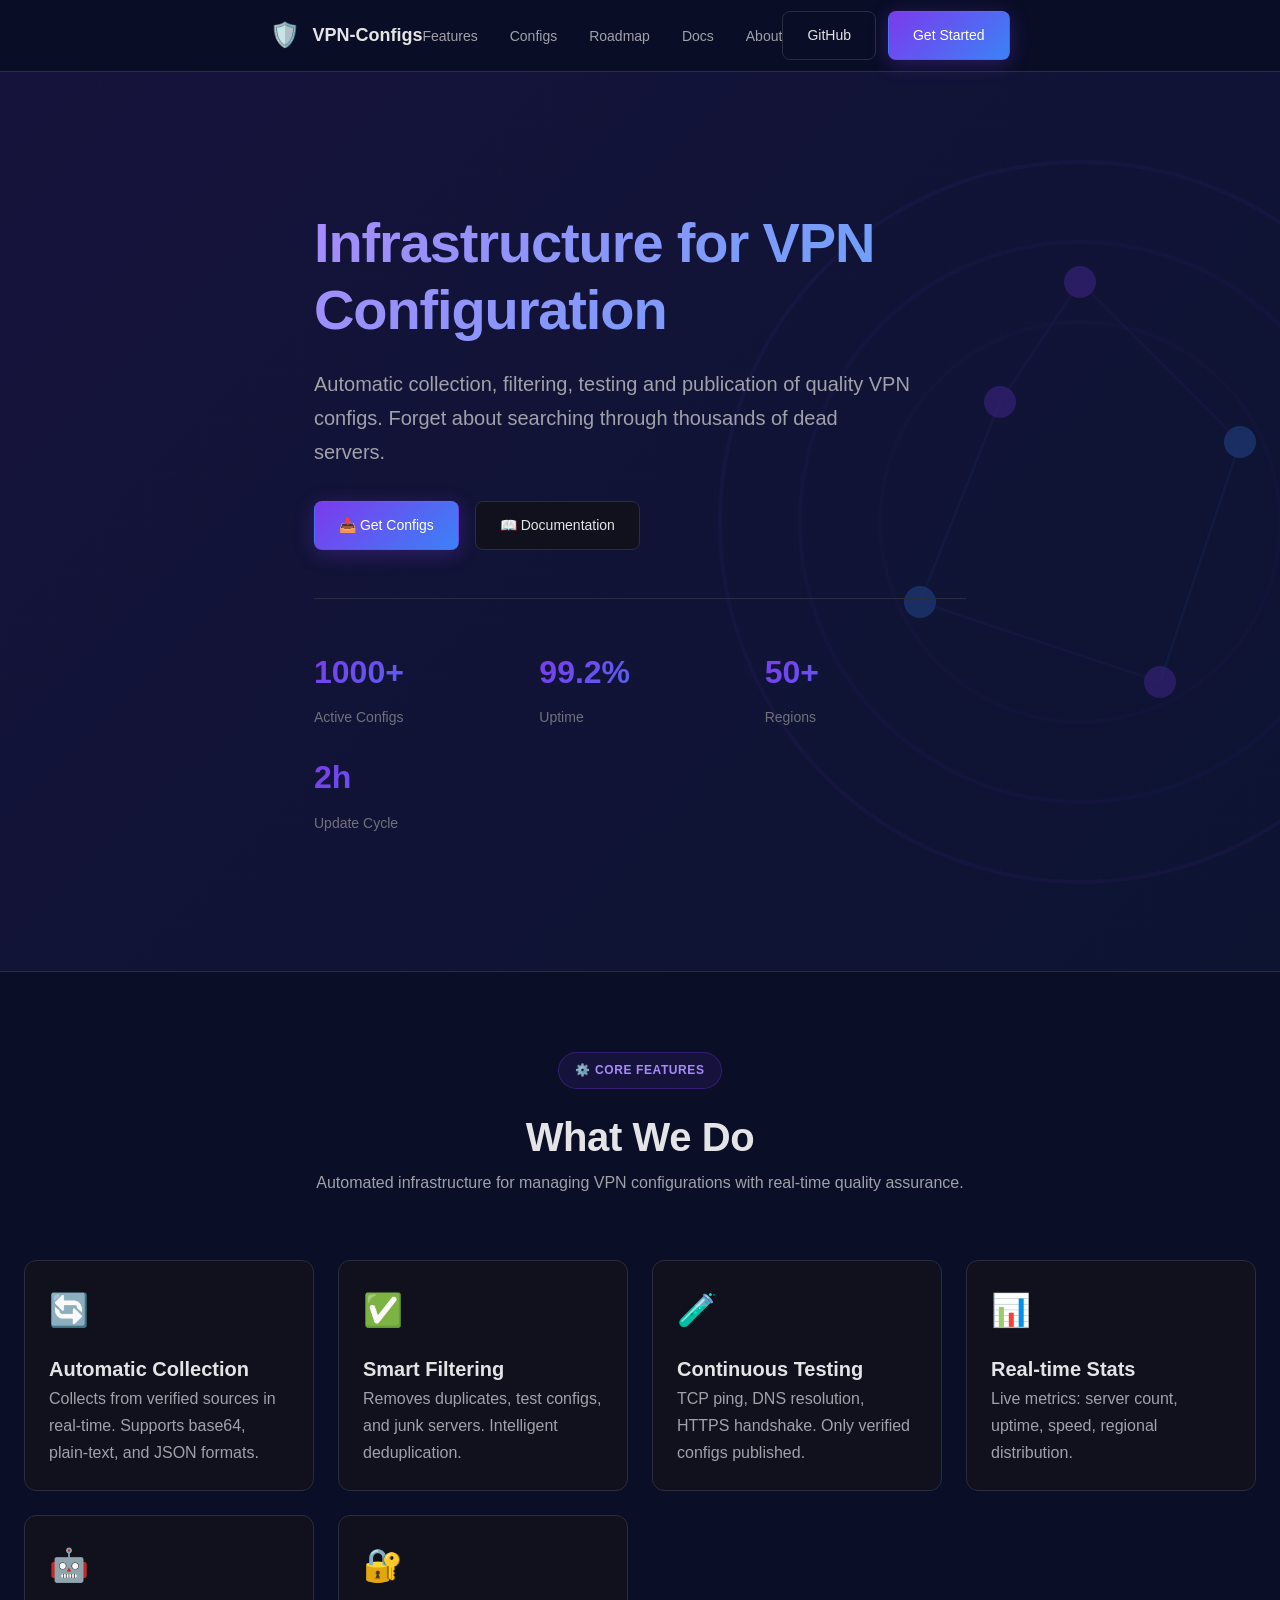
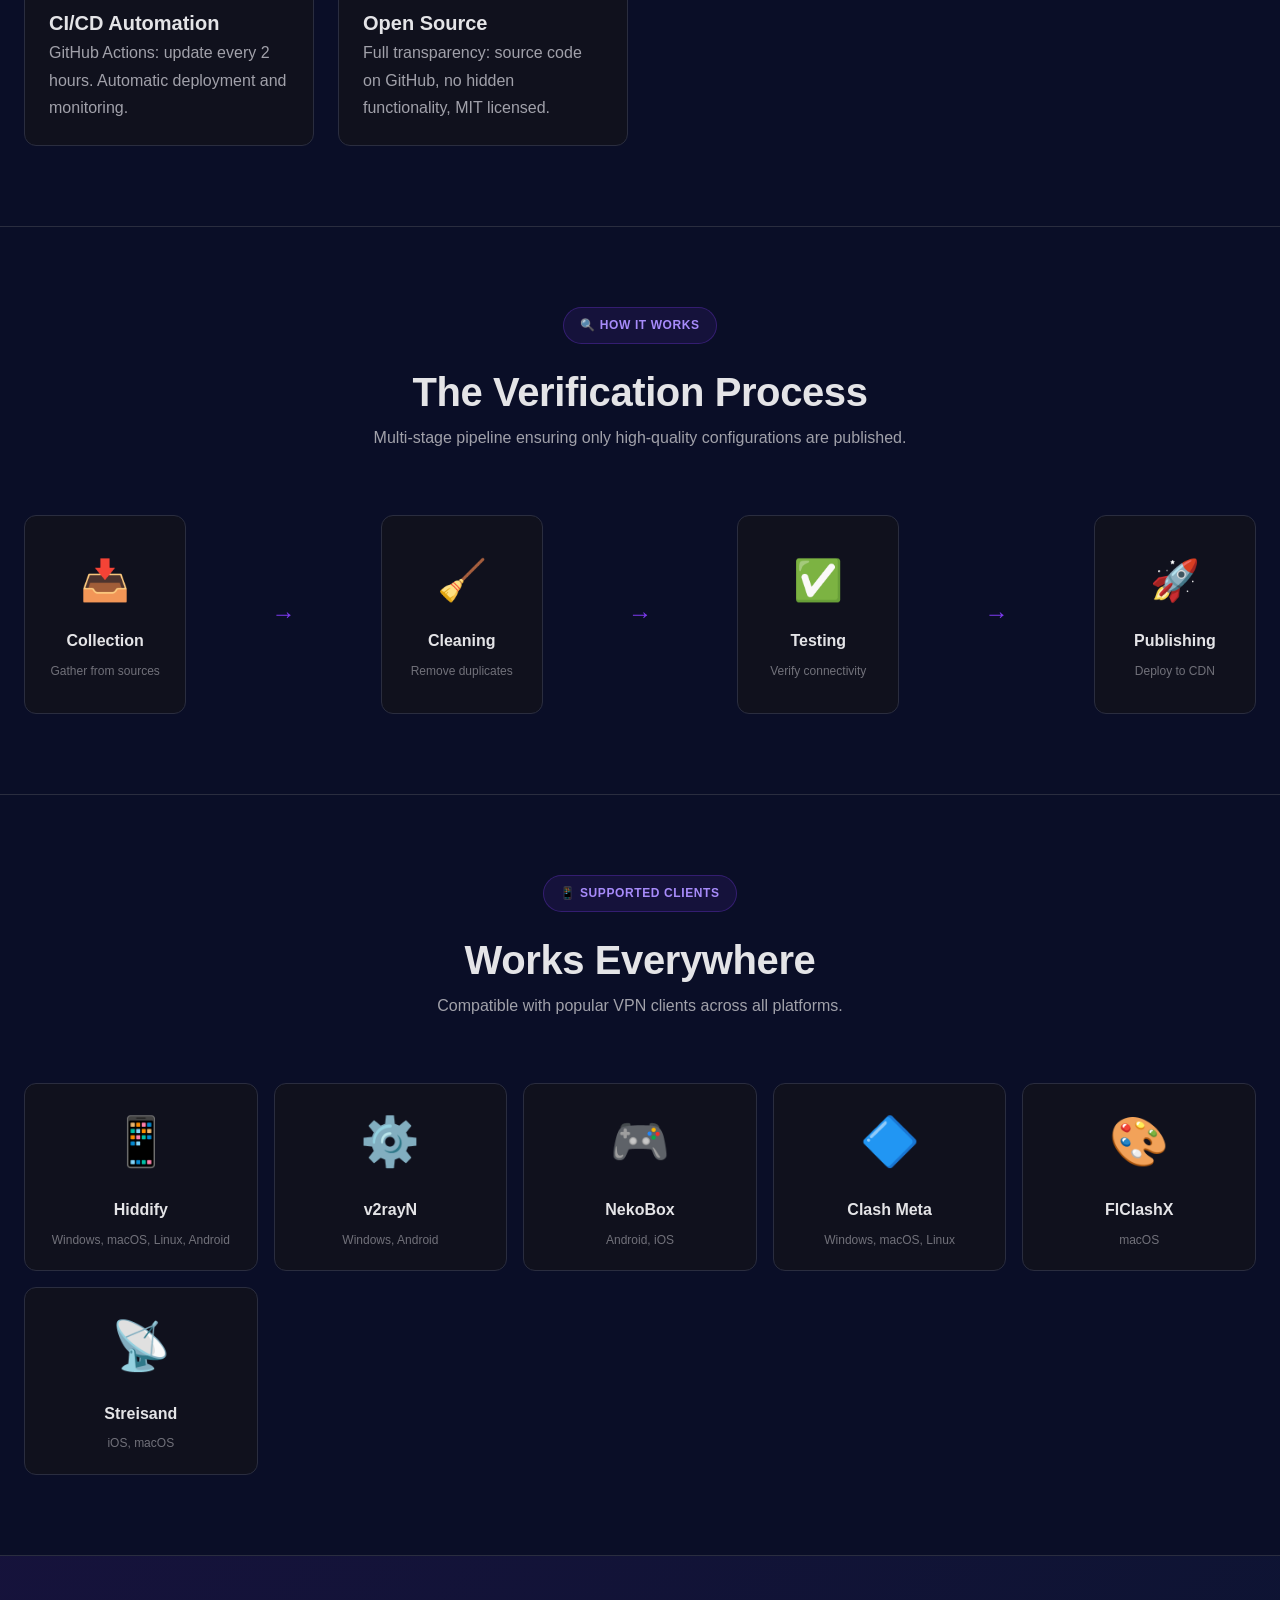
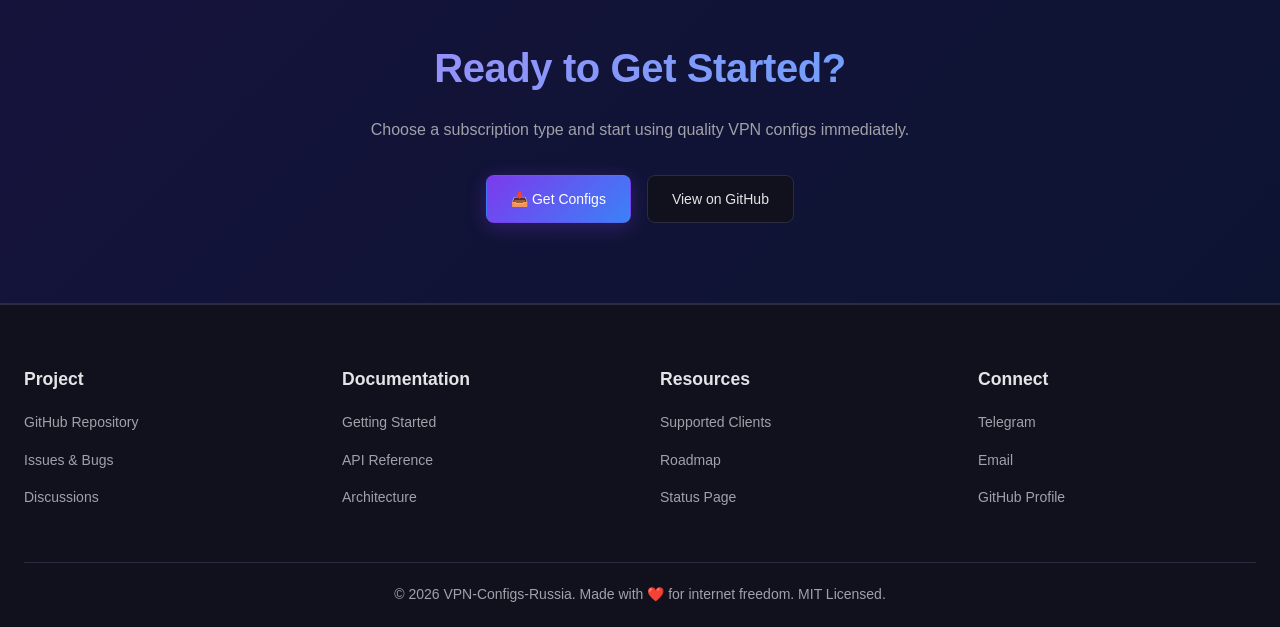
==== www/index.html @ 71dc00e9 "feat: Complete premium multi-page website infrastructure platform design" ====
<!DOCTYPE html>
<html lang="ru" class="scroll-smooth">
<head>
  <meta charset="UTF-8">
  <meta name="viewport" content="width=device-width, initial-scale=1.0">
  <meta name="description" content="VPN-Configs-Russia — инфраструктура мониторинга и анализа VPN-конфигураций">
  <title>VPN-Configs-Russia — Infrastructure Platform</title>
  <link rel="stylesheet" href="/www/css/main.css">
</head>
<body>
  <!-- Navigation -->
  <nav class="navbar">
    <div class="container">
      <div class="navbar-content">
        <a href="/www/index.html" class="navbar-logo">
          <span class="logo-icon">🛡️</span>
          <span>VPN-Configs</span>
        </a>
        
        <ul class="navbar-links">
          <li><a href="#features">Features</a></li>
          <li><a href="/www/pages/configs.html">Configs</a></li>
          <li><a href="/www/pages/roadmap.html">Roadmap</a></li>
          <li><a href="/www/pages/docs.html">Docs</a></li>
          <li><a href="/www/pages/about.html">About</a></li>
        </ul>
        
        <div class="navbar-buttons">
          <a href="https://github.com/Stintik-123/vpn-configs-russia" class="btn btn-ghost">GitHub</a>
          <a href="/www/pages/configs.html" class="btn btn-primary">Get Started</a>
        </div>
      </div>
    </div>
  </nav>

  <!-- Hero Section -->
  <section class="hero">
    <div class="hero-bg"></div>
    <div class="hero-grid"></div>
    
    <svg class="hero-globe" viewBox="0 0 100 100" xmlns="http://www.w3.org/2000/svg">
      <circle cx="50" cy="50" r="45" fill="none" stroke="rgba(124, 58, 237, 0.2)" stroke-width="0.5"/>
      <circle cx="50" cy="50" r="35" fill="none" stroke="rgba(124, 58, 237, 0.15)" stroke-width="0.5"/>
      <circle cx="50" cy="50" r="25" fill="none" stroke="rgba(124, 58, 237, 0.1)" stroke-width="0.5"/>
      
      <circle cx="50" cy="20" r="2" fill="#7c3aed" opacity="0.8"/>
      <circle cx="70" cy="40" r="2" fill="#3b82f6" opacity="0.8"/>
      <circle cx="60" cy="70" r="2" fill="#7c3aed" opacity="0.8"/>
      <circle cx="30" cy="60" r="2" fill="#3b82f6" opacity="0.8"/>
      <circle cx="40" cy="35" r="2" fill="#7c3aed" opacity="0.8"/>
      
      <line x1="50" y1="20" x2="70" y2="40" stroke="rgba(124, 58, 237, 0.4)" stroke-width="0.3" opacity="0.5"/>
      <line x1="70" y1="40" x2="60" y2="70" stroke="rgba(59, 130, 246, 0.4)" stroke-width="0.3" opacity="0.5"/>
      <line x1="60" y1="70" x2="30" y2="60" stroke="rgba(124, 58, 237, 0.4)" stroke-width="0.3" opacity="0.5"/>
      <line x1="30" y1="60" x2="40" y2="35" stroke="rgba(59, 130, 246, 0.4)" stroke-width="0.3" opacity="0.5"/>
      <line x1="40" y1="35" x2="50" y2="20" stroke="rgba(124, 58, 237, 0.4)" stroke-width="0.3" opacity="0.5"/>
    </svg>
    
    <div class="container hero-content">
      <div class="hero-text">
        <h1>Infrastructure for VPN Configuration</h1>
        <p class="hero-subtitle">Automatic collection, filtering, testing and publication of quality VPN configs. Forget about searching through thousands of dead servers.</p>
        
        <div class="hero-buttons">
          <a href="/www/pages/configs.html" class="btn btn-primary">📥 Get Configs</a>
          <a href="/www/pages/docs.html" class="btn btn-secondary">📖 Documentation</a>
        </div>
        
        <div class="hero-stats">
          <div class="stat" style="animation-delay: 0s">
            <div class="stat-value">1000+</div>
            <div class="stat-label">Active Configs</div>
          </div>
          <div class="stat" style="animation-delay: 0.1s">
            <div class="stat-value">99.2%</div>
            <div class="stat-label">Uptime</div>
          </div>
          <div class="stat" style="animation-delay: 0.2s">
            <div class="stat-value">50+</div>
            <div class="stat-label">Regions</div>
          </div>
          <div class="stat" style="animation-delay: 0.3s">
            <div class="stat-value">2h</div>
            <div class="stat-label">Update Cycle</div>
          </div>
        </div>
      </div>
    </div>
  </section>

  <!-- Features Section -->
  <section id="features" class="section features-section">
    <div class="container">
      <div class="section-header">
        <div class="section-label">⚙️ Core Features</div>
        <h2>What We Do</h2>
        <p>Automated infrastructure for managing VPN configurations with real-time quality assurance.</p>
      </div>
      
      <div class="features-grid">
        <div class="card feature-card">
          <div class="card-icon">🔄</div>
          <h3>Automatic Collection</h3>
          <p>Collects from verified sources in real-time. Supports base64, plain-text, and JSON formats.</p>
        </div>
        
        <div class="card feature-card" style="animation-delay: 0.1s">
          <div class="card-icon">✅</div>
          <h3>Smart Filtering</h3>
          <p>Removes duplicates, test configs, and junk servers. Intelligent deduplication.</p>
        </div>
        
        <div class="card feature-card" style="animation-delay: 0.2s">
          <div class="card-icon">🧪</div>
          <h3>Continuous Testing</h3>
          <p>TCP ping, DNS resolution, HTTPS handshake. Only verified configs published.</p>
        </div>
        
        <div class="card feature-card" style="animation-delay: 0.3s">
          <div class="card-icon">📊</div>
          <h3>Real-time Stats</h3>
          <p>Live metrics: server count, uptime, speed, regional distribution.</p>
        </div>
        
        <div class="card feature-card" style="animation-delay: 0.4s">
          <div class="card-icon">🤖</div>
          <h3>CI/CD Automation</h3>
          <p>GitHub Actions: update every 2 hours. Automatic deployment and monitoring.</p>
        </div>
        
        <div class="card feature-card" style="animation-delay: 0.5s">
          <div class="card-icon">🔐</div>
          <h3>Open Source</h3>
          <p>Full transparency: source code on GitHub, no hidden functionality, MIT licensed.</p>
        </div>
      </div>
    </div>
  </section>

  <!-- How It Works -->
  <section class="section how-it-works">
    <div class="container">
      <div class="section-header">
        <div class="section-label">🔍 How It Works</div>
        <h2>The Verification Process</h2>
        <p>Multi-stage pipeline ensuring only high-quality configurations are published.</p>
      </div>
      
      <div class="process-grid">
        <div class="process-step">
          <div class="process-icon">📥</div>
          <div class="process-title">Collection</div>
          <div class="process-desc">Gather from sources</div>
        </div>
        <div class="process-arrow">→</div>
        <div class="process-step">
          <div class="process-icon">🧹</div>
          <div class="process-title">Cleaning</div>
          <div class="process-desc">Remove duplicates</div>
        </div>
        <div class="process-arrow">→</div>
        <div class="process-step">
          <div class="process-icon">✅</div>
          <div class="process-title">Testing</div>
          <div class="process-desc">Verify connectivity</div>
        </div>
        <div class="process-arrow">→</div>
        <div class="process-step">
          <div class="process-icon">🚀</div>
          <div class="process-title">Publishing</div>
          <div class="process-desc">Deploy to CDN</div>
        </div>
      </div>
    </div>
  </section>

  <!-- Clients Section -->
  <section class="section clients-section">
    <div class="container">
      <div class="section-header">
        <div class="section-label">📱 Supported Clients</div>
        <h2>Works Everywhere</h2>
        <p>Compatible with popular VPN clients across all platforms.</p>
      </div>
      
      <div class="clients-grid">
        <div class="client-card"><div class="client-icon">📱</div><div class="client-name">Hiddify</div><div class="client-platform">Windows, macOS, Linux, Android</div></div>
        <div class="client-card"><div class="client-icon">⚙️</div><div class="client-name">v2rayN</div><div class="client-platform">Windows, Android</div></div>
        <div class="client-card"><div class="client-icon">🎮</div><div class="client-name">NekoBox</div><div class="client-platform">Android, iOS</div></div>
        <div class="client-card"><div class="client-icon">🔷</div><div class="client-name">Clash Meta</div><div class="client-platform">Windows, macOS, Linux</div></div>
        <div class="client-card"><div class="client-icon">🎨</div><div class="client-name">FlClashX</div><div class="client-platform">macOS</div></div>
        <div class="client-card"><div class="client-icon">📡</div><div class="client-name">Streisand</div><div class="client-platform">iOS, macOS</div></div>
      </div>
    </div>
  </section>

  <!-- CTA Section -->
  <section class="section cta-section">
    <div class="container">
      <div class="cta-content">
        <h2>Ready to Get Started?</h2>
        <p>Choose a subscription type and start using quality VPN configs immediately.</p>
        
        <div class="cta-buttons">
          <a href="/www/pages/configs.html" class="btn btn-primary">📥 Get Configs</a>
          <a href="https://github.com/Stintik-123/vpn-configs-russia" class="btn btn-secondary">View on GitHub</a>
        </div>
      </div>
    </div>
  </section>

  <!-- Footer -->
  <footer class="footer">
    <div class="container">
      <div class="footer-content">
        <div class="footer-column">
          <h4>Project</h4>
          <ul>
            <li><a href="https://github.com/Stintik-123/vpn-configs-russia">GitHub Repository</a></li>
            <li><a href="https://github.com/Stintik-123/vpn-configs-russia/issues">Issues & Bugs</a></li>
            <li><a href="https://github.com/Stintik-123/vpn-configs-russia/discussions">Discussions</a></li>
          </ul>
        </div>
        
        <div class="footer-column">
          <h4>Documentation</h4>
          <ul>
            <li><a href="/www/pages/docs.html">Getting Started</a></li>
            <li><a href="/www/pages/docs.html">API Reference</a></li>
            <li><a href="/www/pages/about.html">Architecture</a></li>
          </ul>
        </div>
        
        <div class="footer-column">
          <h4>Resources</h4>
          <ul>
            <li><a href="#">Supported Clients</a></li>
            <li><a href="/www/pages/roadmap.html">Roadmap</a></li>
            <li><a href="#">Status Page</a></li>
          </ul>
        </div>
        
        <div class="footer-column">
          <h4>Connect</h4>
          <ul>
            <li><a href="https://t.me/Stintik123">Telegram</a></li>
            <li><a href="mailto:hello@example.com">Email</a></li>
            <li><a href="https://github.com/Stintik-123">GitHub Profile</a></li>
          </ul>
        </div>
      </div>
      
      <div class="footer-bottom">
        <p>© 2026 VPN-Configs-Russia. Made with ❤️ for internet freedom. MIT Licensed.</p>
      </div>
    </div>
  </footer>

  <script src="/www/js/main.js"></script>
</body>
</html>
---- www/css/main.css ----
:root {
  --color-bg: #0a0e27;
  --color-bg-secondary: #10111d;
  --color-bg-tertiary: #1a1b2e;
  --color-border: #2a2d3f;
  --color-border-light: #424761;
  --color-text: #e4e4e7;
  --color-text-secondary: #a1a1aa;
  --color-text-tertiary: #71717a;
  --color-accent: #7c3aed;
  --color-accent-light: #a78bfa;
  --color-accent-dark: #6d28d9;
  --color-primary: #3b82f6;
  --color-primary-light: #60a5fa;
  --color-success: #10b981;
  --color-danger: #ef4444;
  --color-warning: #f59e0b;
  --font-sans: -apple-system, BlinkMacSystemFont, 'Segoe UI', Roboto, 'Helvetica Neue', sans-serif;
  --font-mono: 'Courier New', monospace;
  --transition: all 0.3s cubic-bezier(0.4, 0, 0.2, 1);
}

* {
  margin: 0;
  padding: 0;
  box-sizing: border-box;
}

html { scroll-behavior: smooth; }

body {
  background: var(--color-bg);
  color: var(--color-text);
  font-family: var(--font-sans);
  font-size: 16px;
  line-height: 1.6;
  overflow-x: hidden;
}

h1 { font-size: clamp(2rem, 5vw, 3.5rem); font-weight: 700; line-height: 1.2; letter-spacing: -0.02em; }
h2 { font-size: clamp(1.75rem, 4vw, 2.5rem); font-weight: 600; letter-spacing: -0.01em; }
h3 { font-size: 1.25rem; font-weight: 600; }
h4 { font-size: 1.1rem; font-weight: 600; }

p { color: var(--color-text-secondary); line-height: 1.7; }

a { color: var(--color-accent); text-decoration: none; transition: var(--transition); }
a:hover { color: var(--color-accent-light); }

.container {
  max-width: 1400px;
  margin: 0 auto;
  padding: 0 24px;
}

/* BUTTONS */
.btn {
  padding: 12px 24px;
  border: 1px solid transparent;
  border-radius: 8px;
  font-weight: 500;
  font-size: 14px;
  cursor: pointer;
  transition: var(--transition);
  display: inline-flex;
  align-items: center;
  gap: 8px;
  white-space: nowrap;
}

.btn-primary {
  background: linear-gradient(135deg, var(--color-accent), var(--color-primary));
  color: white;
  box-shadow: 0 4px 20px rgba(124, 58, 237, 0.3);
}

.btn-primary:hover {
  box-shadow: 0 6px 30px rgba(124, 58, 237, 0.4);
  transform: translateY(-2px);
}

.btn-secondary {
  background: var(--color-bg-secondary);
  color: var(--color-text);
  border-color: var(--color-border);
}

.btn-secondary:hover {
  background: var(--color-bg-tertiary);
  border-color: var(--color-border-light);
}

.btn-ghost {
  background: transparent;
  color: var(--color-text);
  border-color: var(--color-border);
}

.btn-ghost:hover {
  background: rgba(124, 58, 237, 0.1);
  border-color: var(--color-accent);
}

.btn-small { padding: 8px 16px; font-size: 13px; }
.btn-full { width: 100%; justify-content: center; }

/* NAVBAR */
nav {
  position: fixed;
  top: 0;
  left: 0;
  right: 0;
  background: rgba(10, 14, 39, 0.8);
  backdrop-filter: blur(10px);
  border-bottom: 1px solid var(--color-border);
  z-index: 1000;
  height: 72px;
  display: flex;
  align-items: center;
}

.navbar-content {
  display: flex;
  justify-content: space-between;
  align-items: center;
  width: 100%;
}

.navbar-logo {
  display: flex;
  align-items: center;
  gap: 12px;
  font-weight: 700;
  font-size: 18px;
  white-space: nowrap;
  color: var(--color-text);
}

.logo-icon { font-size: 24px; }

.navbar-links {
  display: flex;
  gap: 32px;
  list-style: none;
}

.navbar-links a {
  color: var(--color-text-secondary);
  font-size: 14px;
  font-weight: 500;
}

.navbar-links a:hover,
.navbar-links a.active {
  color: var(--color-accent);
}

.navbar-buttons {
  display: flex;
  gap: 12px;
}

@media (max-width: 768px) {
  .navbar-links { display: none; }
  nav { height: 64px; }
}

/* HERO */
.hero {
  position: relative;
  min-height: 100vh;
  display: flex;
  align-items: center;
  justify-content: center;
  overflow: hidden;
  margin-top: 72px;
  padding: 60px 0;
}

.hero-bg {
  position: absolute;
  inset: 0;
  background: linear-gradient(135deg, rgba(124, 58, 237, 0.1), rgba(59, 130, 246, 0.05));
}

.hero-grid {
  position: absolute;
  inset: 0;
  background-image: linear-gradient(rgba(42, 45, 63, 0.1) 1px, transparent 1px), linear-gradient(90deg, rgba(42, 45, 63, 0.1) 1px, transparent 1px);
  background-size: 50px 50px;
  opacity: 0.5;
}

.hero-globe {
  position: absolute;
  width: 800px;
  height: 800px;
  right: -200px;
  top: 50%;
  transform: translateY(-50%);
  opacity: 0.3;
  animation: float 8s ease-in-out infinite;
}

@keyframes float {
  0%, 100% { transform: translateY(-50%) translateX(0); }
  50% { transform: translateY(-50%) translateX(-30px); }
}

.hero-content {
  position: relative;
  z-index: 2;
  max-width: 700px;
}

.hero-text { animation: slideUp 0.8s ease-out; }

@keyframes slideUp {
  from { opacity: 0; transform: translateY(40px); }
  to { opacity: 1; transform: translateY(0); }
}

.hero h1 {
  background: linear-gradient(135deg, var(--color-accent-light), var(--color-primary-light));
  -webkit-background-clip: text;
  -webkit-text-fill-color: transparent;
  background-clip: text;
  margin-bottom: 1.5rem;
}

.hero-subtitle {
  font-size: 1.25rem;
  color: var(--color-text-secondary);
  margin-bottom: 2rem;
  max-width: 600px;
}

.hero-buttons {
  display: flex;
  gap: 16px;
  margin-bottom: 3rem;
  flex-wrap: wrap;
}

.hero-stats {
  display: grid;
  grid-template-columns: repeat(auto-fit, minmax(150px, 1fr));
  gap: 24px;
  padding-top: 3rem;
  border-top: 1px solid var(--color-border);
}

.stat {
  animation: slideUp 0.8s ease-out;
  animation-fill-mode: both;
}

.stat:nth-child(2) { animation-delay: 0.1s; }
.stat:nth-child(3) { animation-delay: 0.2s; }
.stat:nth-child(4) { animation-delay: 0.3s; }

.stat-value {
  font-size: 2rem;
  font-weight: 700;
  background: linear-gradient(135deg, var(--color-accent), var(--color-primary));
  -webkit-background-clip: text;
  -webkit-text-fill-color: transparent;
  background-clip: text;
  margin-bottom: 0.5rem;
}

.stat-label {
  font-size: 14px;
  color: var(--color-text-tertiary);
  font-weight: 500;
}

/* HERO SIMPLE */
.hero-simple {
  min-height: 50vh;
  display: flex;
  align-items: center;
  justify-content: center;
  background: linear-gradient(135deg, rgba(124, 58, 237, 0.05), rgba(59, 130, 246, 0.05));
  border-bottom: 1px solid var(--color-border);
  margin-top: 72px;
}

.hero-simple-content {
  text-align: center;
  max-width: 800px;
}

.hero-simple-content h1 {
  background: linear-gradient(135deg, var(--color-accent-light), var(--color-primary-light));
  -webkit-background-clip: text;
  -webkit-text-fill-color: transparent;
  background-clip: text;
  margin-bottom: 1rem;
}

/* SECTIONS */
section {
  padding: 80px 0;
  border-bottom: 1px solid var(--color-border);
}

section:last-child { border-bottom: none; }

.section { }
.section-header {
  text-align: center;
  margin-bottom: 4rem;
  max-width: 800px;
  margin-left: auto;
  margin-right: auto;
}

.section-label {
  display: inline-flex;
  align-items: center;
  gap: 8px;
  padding: 8px 16px;
  background: rgba(124, 58, 237, 0.1);
  border: 1px solid rgba(124, 58, 237, 0.3);
  border-radius: 20px;
  font-size: 12px;
  font-weight: 600;
  color: var(--color-accent-light);
  text-transform: uppercase;
  letter-spacing: 0.05em;
  margin-bottom: 1rem;
}

.section-title { margin-bottom: 1rem; }
.section-description { font-size: 1.1rem; color: var(--color-text-secondary); }

/* CARDS */
.card {
  background: var(--color-bg-secondary);
  border: 1px solid var(--color-border);
  border-radius: 12px;
  padding: 24px;
  transition: var(--transition);
}

.card:hover {
  border-color: var(--color-accent);
  background: var(--color-bg-tertiary);
  transform: translateY(-4px);
  box-shadow: 0 20px 40px rgba(124, 58, 237, 0.1);
}

.card-icon { font-size: 2rem; margin-bottom: 1rem; }
.card-title { margin-bottom: 0.5rem; }
.card-description { font-size: 0.95rem; color: var(--color-text-secondary); line-height: 1.6; }

/* GRIDS */
.features-grid { display: grid; grid-template-columns: repeat(auto-fit, minmax(280px, 1fr)); gap: 24px; }
.clients-grid { display: grid; grid-template-columns: repeat(auto-fit, minmax(200px, 1fr)); gap: 16px; }

/* CLIENT CARDS */
.client-card {
  background: var(--color-bg-secondary);
  border: 1px solid var(--color-border);
  border-radius: 12px;
  padding: 20px;
  text-align: center;
  transition: var(--transition);
}

.client-card:hover {
  border-color: var(--color-accent);
  background: var(--color-bg-tertiary);
}

.client-icon { font-size: 3rem; margin-bottom: 1rem; }
.client-name { font-weight: 600; margin-bottom: 0.5rem; }
.client-platform { font-size: 12px; color: var(--color-text-tertiary); }

/* PROCESS */
.process-grid {
  display: grid;
  grid-template-columns: repeat(auto-fit, minmax(150px, 1fr));
  gap: 16px;
  align-items: center;
}

.process-step {
  background: var(--color-bg-secondary);
  border: 1px solid var(--color-border);
  border-radius: 12px;
  padding: 32px 20px;
  text-align: center;
}

.process-icon { font-size: 2.5rem; margin-bottom: 1rem; }
.process-title { font-weight: 600; margin-bottom: 0.5rem; }
.process-desc { font-size: 12px; color: var(--color-text-tertiary); }
.process-arrow { text-align: center; color: var(--color-accent); font-size: 1.5rem; }

@media (max-width: 768px) {
  .process-arrow { display: none; }
}

/* CONFIG CARDS */
.configs-grid { display: grid; grid-template-columns: repeat(auto-fit, minmax(300px, 1fr)); gap: 24px; }

.config-card {
  background: var(--color-bg-secondary);
  border: 1px solid var(--color-border);
  border-radius: 12px;
  padding: 24px;
  transition: var(--transition);
}

.config-card:hover {
  border-color: var(--color-accent);
  background: var(--color-bg-tertiary);
}

.config-header { margin-bottom: 1.5rem; }
.config-badge {
  display: inline-block;
  padding: 6px 12px;
  background: rgba(124, 58, 237, 0.1);
  border: 1px solid rgba(124, 58, 237, 0.3);
  border-radius: 6px;
  font-size: 12px;
  font-weight: 600;
  color: var(--color-accent-light);
  margin-bottom: 0.5rem;
}

.config-card h3 { margin-bottom: 0.5rem; }
.config-desc { color: var(--color-text-secondary); margin-bottom: 1.5rem; font-size: 0.95rem; }

.config-specs {
  display: grid;
  grid-template-columns: repeat(3, 1fr);
  gap: 12px;
  margin-bottom: 1.5rem;
  padding-bottom: 1.5rem;
  border-bottom: 1px solid var(--color-border);
}

.spec-item {
  display: flex;
  align-items: center;
  gap: 6px;
  font-size: 13px;
  color: var(--color-text-secondary);
}

.spec-icon { font-size: 16px; }

.config-copy {
  display: flex;
  gap: 8px;
  margin-bottom: 1rem;
}

.copy-input {
  flex: 1;
  background: var(--color-bg);
  border: 1px solid var(--color-border);
  border-radius: 6px;
  padding: 8px 12px;
  color: var(--color-text-secondary);
  font-size: 12px;
  font-family: var(--font-mono);
}

.copy-input:focus {
  outline: none;
  border-color: var(--color-accent);
  color: var(--color-text);
}

/* PROTOCOL GRID */
.protocol-grid { display: grid; grid-template-columns: repeat(auto-fit, minmax(250px, 1fr)); gap: 20px; }

.protocol-card {
  background: var(--color-bg-secondary);
  border: 1px solid var(--color-border);
  border-radius: 12px;
  padding: 24px;
  transition: var(--transition);
}

.protocol-card:hover {
  border-color: var(--color-accent);
  background: var(--color-bg-tertiary);
}

.protocol-card h4 { margin-bottom: 0.75rem; }
.protocol-card p { font-size: 14px; margin-bottom: 1rem; }
.protocol-url { display: block; background: var(--color-bg); padding: 8px 12px; border-radius: 6px; font-size: 12px; color: var(--color-accent); margin-bottom: 1rem; }

/* STEPS GRID */
.steps-grid { display: grid; grid-template-columns: repeat(auto-fit, minmax(250px, 1fr)); gap: 20px; }

.step-card {
  background: var(--color-bg-secondary);
  border: 1px solid var(--color-border);
  border-radius: 12px;
  padding: 24px;
  text-align: center;
}

.step-number {
  display: inline-flex;
  align-items: center;
  justify-content: center;
  width: 48px;
  height: 48px;
  background: linear-gradient(135deg, var(--color-accent), var(--color-primary));
  border-radius: 50%;
  font-size: 24px;
  font-weight: 700;
  color: white;
  margin-bottom: 1rem;
}

/* ROADMAP */
.roadmap-container { max-width: 900px; margin: 0 auto; }

.roadmap-phase {
  margin-bottom: 3rem;
  padding-bottom: 3rem;
  border-bottom: 1px solid var(--color-border);
}

.roadmap-phase:last-child { border-bottom: none; }

.roadmap-phase-header {
  display: flex;
  align-items: center;
  gap: 16px;
  margin-bottom: 1.5rem;
}

.roadmap-phase-header h3 { margin: 0; }

.status-badge {
  display: inline-flex;
  align-items: center;
  gap: 6px;
  padding: 6px 12px;
  border-radius: 6px;
  font-size: 12px;
  font-weight: 600;
}

.status-badge.completed {
  background: rgba(16, 185, 129, 0.1);
  color: var(--color-success);
  border: 1px solid rgba(16, 185, 129, 0.3);
}

.status-badge.in-progress {
  background: rgba(245, 158, 11, 0.1);
  color: var(--color-warning);
  border: 1px solid rgba(245, 158, 11, 0.3);
}

.status-badge.planned {
  background: rgba(59, 130, 246, 0.1);
  color: var(--color-primary-light);
  border: 1px solid rgba(59, 130, 246, 0.3);
}

.status-badge.future {
  background: rgba(124, 58, 237, 0.1);
  color: var(--color-accent-light);
  border: 1px solid rgba(124, 58, 237, 0.3);
}

.roadmap-items { display: grid; grid-template-columns: repeat(auto-fit, minmax(250px, 1fr)); gap: 16px; }

.roadmap-item {
  background: var(--color-bg-secondary);
  border: 1px solid var(--color-border);
  border-radius: 8px;
  padding: 16px;
  display: flex;
  align-items: flex-start;
  gap: 12px;
  transition: var(--transition);
}

.roadmap-item:hover {
  border-color: var(--color-accent);
  background: var(--color-bg-tertiary);
}

.item-checkbox {
  width: 24px;
  height: 24px;
  border: 2px solid var(--color-border);
  border-radius: 6px;
  display: flex;
  align-items: center;
  justify-content: center;
  flex-shrink: 0;
  font-size: 14px;
  margin-top: 2px;
}

.roadmap-item.done .item-checkbox {
  background: var(--color-success);
  border-color: var(--color-success);
  color: white;
}

.item-content { flex: 1; }
.item-content h4 { margin-bottom: 0.25rem; }
.item-content p { font-size: 13px; margin: 0; }

/* METRICS */
.metrics-grid { display: grid; grid-template-columns: repeat(auto-fit, minmax(250px, 1fr)); gap: 20px; }

.metric-card {
  background: var(--color-bg-tertiary);
  border: 1px solid var(--color-border);
  border-radius: 12px;
  padding: 32px;
  text-align: center;
}

.metric-icon { font-size: 3rem; margin-bottom: 1rem; }
.metric-value { font-size: 2.5rem; font-weight: 700; background: linear-gradient(135deg, var(--color-accent), var(--color-primary)); -webkit-background-clip: text; -webkit-text-fill-color: transparent; background-clip: text; margin-bottom: 0.5rem; }
.metric-label { font-size: 14px; color: var(--color-text-secondary); }

/* DOCS */
.docs-container {
  display: grid;
  grid-template-columns: 250px 1fr;
  gap: 40px;
}

.docs-sidebar {
  position: sticky;
  top: 100px;
  height: fit-content;
}

.toc-list {
  list-style: none;
}

.toc-list li {
  margin-bottom: 0.75rem;
}

.toc-list a {
  font-size: 14px;
  color: var(--color-text-secondary);
}

.toc-list a:hover {
  color: var(--color-accent);
}

.doc-section {
  margin-bottom: 3rem;
}

.doc-section h2 {
  margin-bottom: 1rem;
  margin-top: 2rem;
}

.doc-section h3 {
  margin-top: 1.5rem;
  margin-bottom: 1rem;
}

.doc-section ol,
.doc-section ul {
  margin: 1rem 0 1rem 2rem;
}

.doc-section li {
  margin-bottom: 0.5rem;
}

.clients-list {
  display: grid;
  grid-template-columns: repeat(auto-fit, minmax(250px, 1fr));
  gap: 20px;
  margin: 2rem 0;
}

.client-doc-item {
  background: var(--color-bg-secondary);
  border: 1px solid var(--color-border);
  border-radius: 8px;
  padding: 16px;
}

.client-doc-item h4 { margin-bottom: 0.5rem; }
.client-doc-item p { font-size: 13px; margin-bottom: 0.5rem; }

.api-preview {
  background: var(--color-bg-secondary);
  border: 1px solid var(--color-border);
  border-radius: 8px;
  padding: 16px;
  overflow-x: auto;
}

.api-preview code {
  font-family: var(--font-mono);
  font-size: 13px;
  color: var(--color-accent);
}

/* CTA SECTION */
.cta-section {
  background: linear-gradient(135deg, rgba(124, 58, 237, 0.1), rgba(59, 130, 246, 0.05));
}

.cta-content {
  text-align: center;
  max-width: 800px;
  margin: 0 auto;
}

.cta-content h2 {
  background: linear-gradient(135deg, var(--color-accent-light), var(--color-primary-light));
  -webkit-background-clip: text;
  -webkit-text-fill-color: transparent;
  background-clip: text;
  margin-bottom: 1rem;
}

.cta-buttons {
  display: flex;
  gap: 16px;
  justify-content: center;
  flex-wrap: wrap;
  margin-top: 2rem;
}

/* FOOTER */
footer {
  background: var(--color-bg-secondary);
  border-top: 1px solid var(--color-border);
  padding: 60px 0 20px;
}

.footer-content {
  display: grid;
  grid-template-columns: repeat(auto-fit, minmax(200px, 1fr));
  gap: 40px;
  margin-bottom: 40px;
}

.footer-column h4 { margin-bottom: 1rem; font-weight: 600; }
.footer-column ul { list-style: none; }
.footer-column li { margin-bottom: 0.75rem; }
.footer-column a { color: var(--color-text-secondary); font-size: 14px; }

.footer-bottom {
  border-top: 1px solid var(--color-border);
  padding-top: 20px;
  text-align: center;
  color: var(--color-text-tertiary);
  font-size: 14px;
}

/* MODAL */
.modal {
  display: none;
  position: fixed;
  top: 0;
  left: 0;
  right: 0;
  bottom: 0;
  background: rgba(0, 0, 0, 0.8);
  backdrop-filter: blur(5px);
  z-index: 2000;
  align-items: center;
  justify-content: center;
}

.modal.active { display: flex; }

.modal-content {
  background: var(--color-bg-secondary);
  border: 1px solid var(--color-border);
  border-radius: 12px;
  padding: 32px;
  max-width: 500px;
  width: 90%;
  position: relative;
}

.modal-close {
  position: absolute;
  top: 16px;
  right: 16px;
  background: none;
  border: none;
  color: var(--color-text);
  font-size: 24px;
  cursor: pointer;
  transition: var(--transition);
}

.modal-close:hover { color: var(--color-accent); }

/* FEATURE CARD */
.feature-card { animation: fadeIn 0.6s ease-out both; }

@keyframes fadeIn {
  from { opacity: 0; transform: translateY(20px); }
  to { opacity: 1; transform: translateY(0); }
}

/* RESPONSIVE */
@media (max-width: 768px) {
  h1 { font-size: 2rem; }
  h2 { font-size: 1.5rem; }
  
  .container { padding: 0 16px; }
  section { padding: 50px 0; }
  
  .hero { padding: 40px 0; }
  .hero-globe { width: 400px; height: 400px; right: -100px; }
  
  .hero-buttons { flex-direction: column; }
  .hero-buttons .btn { width: 100%; justify-content: center; }
  
  .hero-stats { grid-template-columns: repeat(2, 1fr); }
  
  .docs-container {
    grid-template-columns: 1fr;
  }
  
  .docs-sidebar {
    position: static;
    margin-bottom: 2rem;
  }
  
  .cta-buttons { flex-direction: column; }
  .cta-buttons .btn { width: 100%; }
}
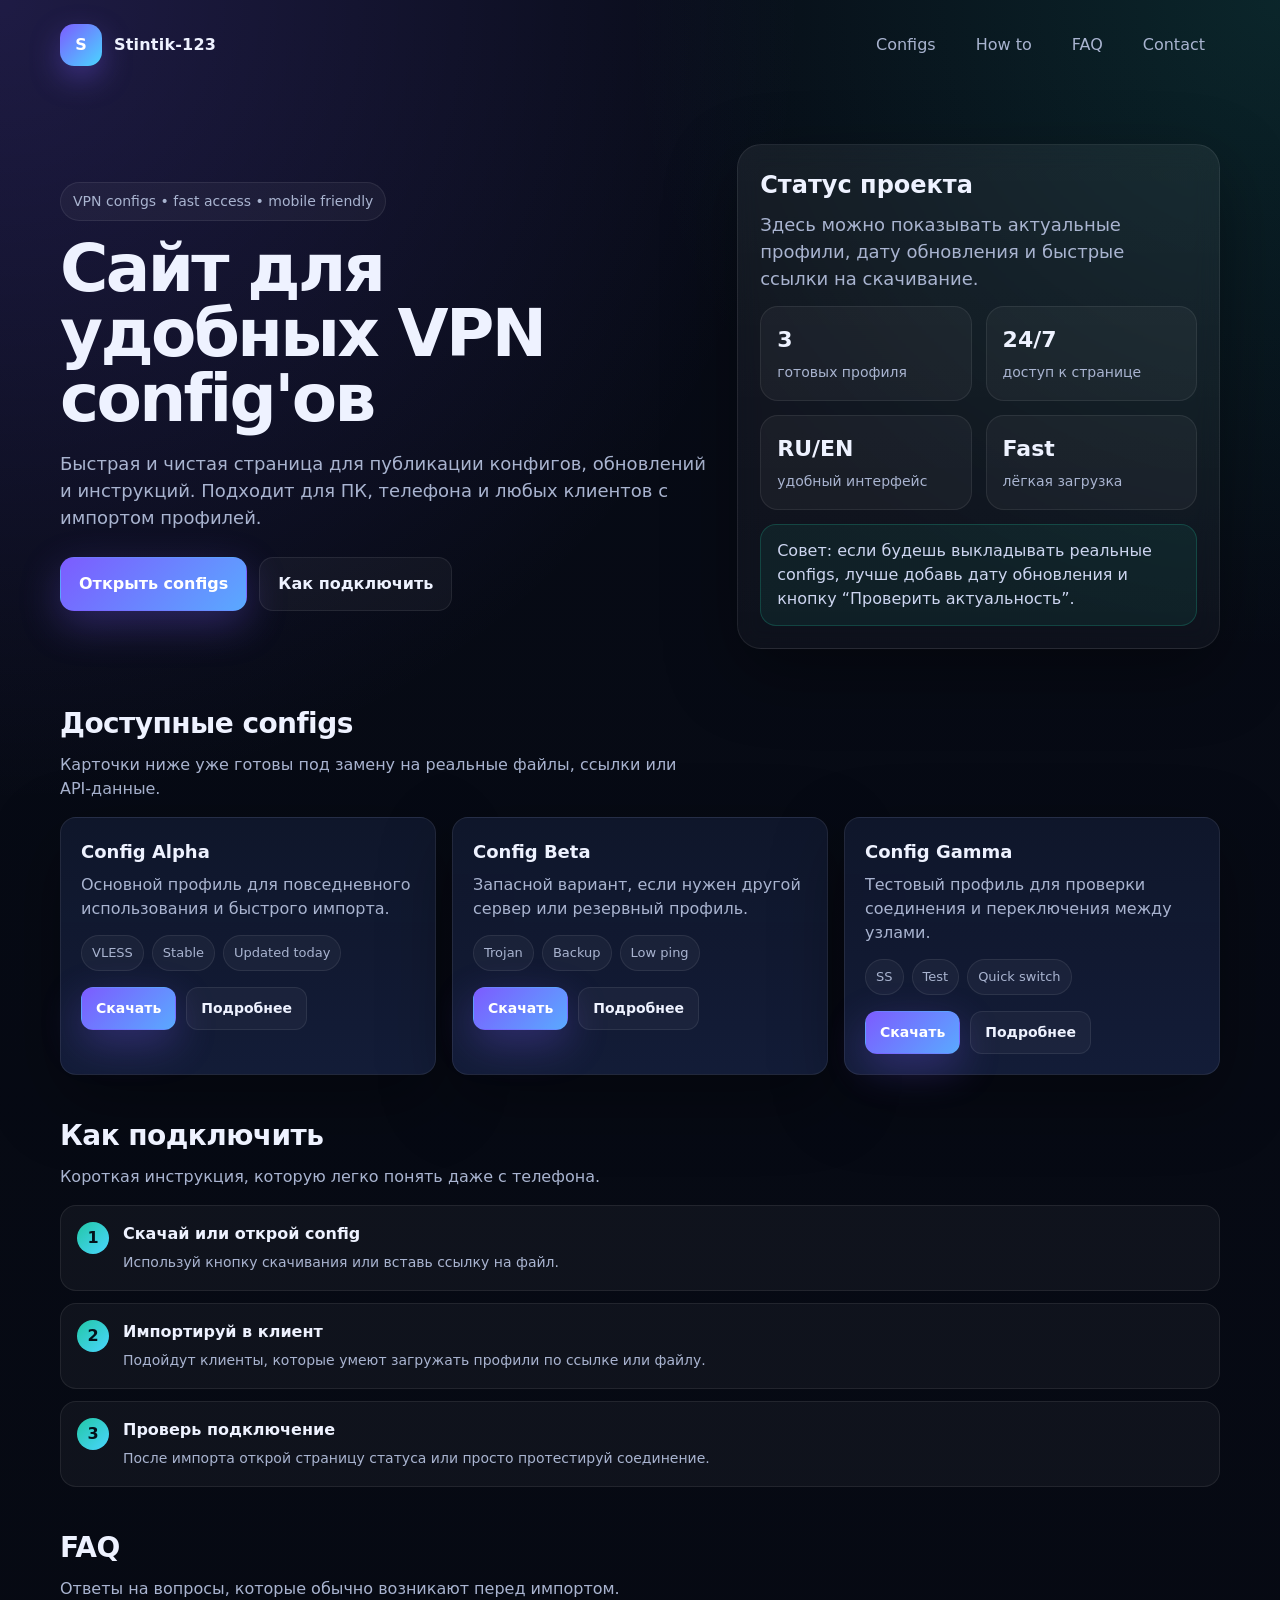
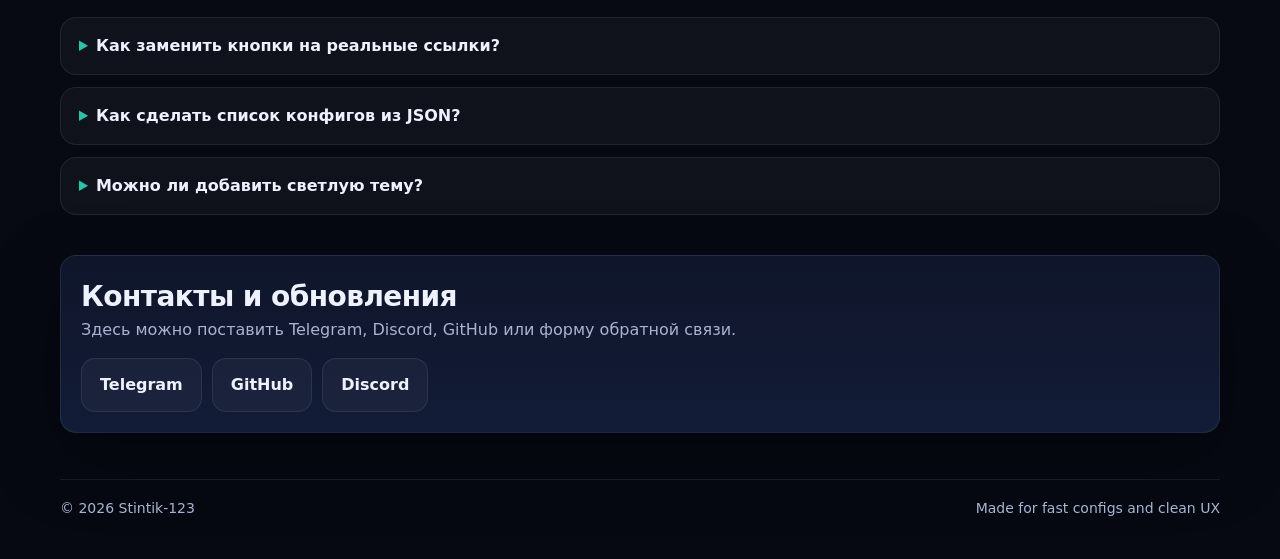
==== commit 50a9c24f: "Update index.html" ====
--- a/www/index.html
+++ b/www/index.html
@@ -1,261 +1,608 @@
-<!DOCTYPE html>
-<html lang="ru" class="scroll-smooth">
+<!doctype html>
+<html lang="ru">
 <head>
-  <meta charset="UTF-8">
-  <meta name="viewport" content="width=device-width, initial-scale=1.0">
-  <meta name="description" content="VPN-Configs-Russia — инфраструктура мониторинга и анализа VPN-конфигураций">
-  <title>VPN-Configs-Russia — Infrastructure Platform</title>
-  <link rel="stylesheet" href="/www/css/main.css">
+  <meta charset="UTF-8" />
+  <meta name="viewport" content="width=device-width, initial-scale=1.0" />
+  <meta name="description" content="Stintik-123 — удобная страница с VPN config'ами, инструкциями и быстрым доступом к загрузкам." />
+  <meta name="theme-color" content="#0b1020" />
+  <title>Stintik-123 — VPN Configs</title>
+
+  <style>
+    :root {
+      --bg: #070b16;
+      --bg2: #0d1430;
+      --card: rgba(17, 24, 46, 0.88);
+      --card2: rgba(20, 30, 58, 0.94);
+      --text: #eef2ff;
+      --muted: #a9b4d0;
+      --line: rgba(255,255,255,0.08);
+      --accent: #7c5cff;
+      --accent2: #22c7a6;
+      --danger: #ff6b8b;
+      --shadow: 0 24px 70px rgba(0,0,0,0.35);
+      --radius: 24px;
+      --radius-sm: 16px;
+      --max: 1160px;
+    }
+
+    * { box-sizing: border-box; }
+
+    html { scroll-behavior: smooth; }
+
+    body {
+      margin: 0;
+      font-family: Inter, system-ui, -apple-system, BlinkMacSystemFont, "Segoe UI", Roboto, Arial, sans-serif;
+      color: var(--text);
+      background:
+        radial-gradient(circle at top left, rgba(124,92,255,0.20), transparent 32%),
+        radial-gradient(circle at top right, rgba(34,199,166,0.14), transparent 26%),
+        linear-gradient(180deg, var(--bg) 0%, #060912 100%);
+      min-height: 100vh;
+      line-height: 1.5;
+    }
+
+    a { color: inherit; text-decoration: none; }
+    img { max-width: 100%; display: block; }
+
+    .container {
+      width: min(var(--max), calc(100% - 32px));
+      margin: 0 auto;
+    }
+
+    .topbar {
+      display: flex;
+      align-items: center;
+      justify-content: space-between;
+      gap: 16px;
+      padding: 22px 0 12px;
+    }
+
+    .brand {
+      display: flex;
+      align-items: center;
+      gap: 12px;
+      font-weight: 800;
+      letter-spacing: 0.2px;
+    }
+
+    .brand-mark {
+      width: 42px;
+      height: 42px;
+      border-radius: 14px;
+      display: grid;
+      place-items: center;
+      background: linear-gradient(135deg, var(--accent), #4ad6ff);
+      box-shadow: 0 12px 30px rgba(124, 92, 255, 0.35);
+      font-weight: 900;
+      color: white;
+    }
+
+    .nav {
+      display: flex;
+      flex-wrap: wrap;
+      align-items: center;
+      gap: 10px;
+    }
+
+    .nav a {
+      padding: 10px 14px;
+      border-radius: 999px;
+      color: var(--muted);
+      border: 1px solid transparent;
+      transition: 0.2s ease;
+    }
+
+    .nav a:hover,
+    .nav a:focus-visible {
+      color: var(--text);
+      border-color: var(--line);
+      background: rgba(255,255,255,0.03);
+      outline: none;
+    }
+
+    .hero {
+      padding: 64px 0 26px;
+      display: grid;
+      grid-template-columns: 1.15fr 0.85fr;
+      gap: 24px;
+      align-items: center;
+    }
+
+    .eyebrow {
+      display: inline-flex;
+      align-items: center;
+      gap: 8px;
+      padding: 8px 12px;
+      border-radius: 999px;
+      background: rgba(255,255,255,0.04);
+      border: 1px solid var(--line);
+      color: var(--muted);
+      font-size: 14px;
+      margin-bottom: 16px;
+    }
+
+    .hero h1 {
+      margin: 0;
+      font-size: clamp(38px, 6vw, 66px);
+      line-height: 0.98;
+      letter-spacing: -0.04em;
+      max-width: 12ch;
+    }
+
+    .hero p {
+      margin: 18px 0 0;
+      font-size: 18px;
+      color: var(--muted);
+      max-width: 62ch;
+    }
+
+    .hero-actions {
+      display: flex;
+      gap: 12px;
+      flex-wrap: wrap;
+      margin-top: 26px;
+    }
+
+    .btn {
+      display: inline-flex;
+      align-items: center;
+      justify-content: center;
+      gap: 10px;
+      padding: 14px 18px;
+      border-radius: 14px;
+      font-weight: 700;
+      border: 1px solid var(--line);
+      transition: transform 0.2s ease, background 0.2s ease, border-color 0.2s ease;
+      cursor: pointer;
+    }
+
+    .btn:hover,
+    .btn:focus-visible {
+      transform: translateY(-1px);
+      outline: none;
+    }
+
+    .btn-primary {
+      background: linear-gradient(135deg, var(--accent), #5aa9ff);
+      color: white;
+      border-color: transparent;
+      box-shadow: 0 14px 40px rgba(124, 92, 255, 0.30);
+    }
+
+    .btn-secondary {
+      background: rgba(255,255,255,0.04);
+      color: var(--text);
+    }
+
+    .hero-panel {
+      background: linear-gradient(180deg, rgba(255,255,255,0.06), rgba(255,255,255,0.03));
+      border: 1px solid var(--line);
+      border-radius: var(--radius);
+      padding: 22px;
+      box-shadow: var(--shadow);
+      backdrop-filter: blur(12px);
+    }
+
+    .stat-grid {
+      display: grid;
+      grid-template-columns: repeat(2, 1fr);
+      gap: 14px;
+      margin-top: 14px;
+    }
+
+    .stat {
+      padding: 16px;
+      border-radius: 18px;
+      background: rgba(255,255,255,0.04);
+      border: 1px solid var(--line);
+    }
+
+    .stat strong {
+      display: block;
+      font-size: 22px;
+      margin-bottom: 4px;
+    }
+
+    .stat span {
+      color: var(--muted);
+      font-size: 14px;
+    }
+
+    .section {
+      padding: 28px 0 12px;
+    }
+
+    .section-head {
+      display: flex;
+      align-items: end;
+      justify-content: space-between;
+      gap: 16px;
+      margin-bottom: 16px;
+    }
+
+    .section h2 {
+      margin: 0;
+      font-size: 28px;
+      letter-spacing: -0.02em;
+    }
+
+    .section p.lead {
+      margin: 8px 0 0;
+      color: var(--muted);
+      max-width: 64ch;
+    }
+
+    .grid {
+      display: grid;
+      grid-template-columns: repeat(3, 1fr);
+      gap: 16px;
+    }
+
+    .card {
+      background: linear-gradient(180deg, var(--card), var(--card2));
+      border: 1px solid var(--line);
+      border-radius: var(--radius-sm);
+      padding: 20px;
+      box-shadow: var(--shadow);
+    }
+
+    .card h3 {
+      margin: 0 0 8px;
+      font-size: 18px;
+    }
+
+    .card p {
+      margin: 0;
+      color: var(--muted);
+    }
+
+    .config-meta {
+      margin-top: 14px;
+      display: flex;
+      flex-wrap: wrap;
+      gap: 8px;
+    }
+
+    .chip {
+      padding: 7px 10px;
+      border-radius: 999px;
+      font-size: 13px;
+      color: var(--muted);
+      background: rgba(255,255,255,0.04);
+      border: 1px solid var(--line);
+    }
+
+    .card-actions {
+      display: flex;
+      gap: 10px;
+      margin-top: 16px;
+      flex-wrap: wrap;
+    }
+
+    .tiny {
+      padding: 10px 14px;
+      border-radius: 12px;
+      font-size: 14px;
+    }
+
+    .note {
+      margin-top: 14px;
+      color: #cdd5f0;
+      background: rgba(34,199,166,0.08);
+      border: 1px solid rgba(34,199,166,0.22);
+      padding: 14px 16px;
+      border-radius: 16px;
+    }
+
+    .steps {
+      display: grid;
+      gap: 12px;
+    }
+
+    .step {
+      display: flex;
+      gap: 14px;
+      align-items: flex-start;
+      padding: 16px;
+      border: 1px solid var(--line);
+      background: rgba(255,255,255,0.04);
+      border-radius: 16px;
+    }
+
+    .num {
+      width: 32px;
+      height: 32px;
+      border-radius: 999px;
+      display: grid;
+      place-items: center;
+      flex: 0 0 auto;
+      background: linear-gradient(135deg, var(--accent2), #4ad6ff);
+      color: #04111a;
+      font-weight: 900;
+    }
+
+    .step strong {
+      display: block;
+      margin-bottom: 4px;
+    }
+
+    .step span {
+      color: var(--muted);
+      font-size: 14px;
+    }
+
+    details {
+      background: rgba(255,255,255,0.04);
+      border: 1px solid var(--line);
+      border-radius: 16px;
+      padding: 16px 18px;
+    }
+
+    details + details { margin-top: 12px; }
+
+    summary {
+      cursor: pointer;
+      font-weight: 700;
+    }
+
+    summary::marker { color: var(--accent2); }
+
+    details p {
+      color: var(--muted);
+      margin: 10px 0 0;
+    }
+
+    footer {
+      padding: 34px 0 40px;
+      color: var(--muted);
+      font-size: 14px;
+    }
+
+    .footer-row {
+      display: flex;
+      justify-content: space-between;
+      gap: 16px;
+      flex-wrap: wrap;
+      border-top: 1px solid var(--line);
+      padding-top: 18px;
+    }
+
+    @media (max-width: 960px) {
+      .hero,
+      .grid {
+        grid-template-columns: 1fr;
+      }
+
+      .hero h1 {
+        max-width: 100%;
+      }
+    }
+
+    @media (max-width: 640px) {
+      .topbar {
+        flex-direction: column;
+        align-items: flex-start;
+      }
+
+      .nav {
+        width: 100%;
+      }
+
+      .nav a {
+        padding-inline: 12px;
+      }
+
+      .hero {
+        padding-top: 40px;
+      }
+
+      .section-head {
+        flex-direction: column;
+        align-items: flex-start;
+      }
+
+      .stat-grid {
+        grid-template-columns: 1fr;
+      }
+    }
+  </style>
 </head>
 <body>
-  <!-- Navigation -->
-  <nav class="navbar">
-    <div class="container">
-      <div class="navbar-content">
-        <a href="/www/index.html" class="navbar-logo">
-          <span class="logo-icon">🛡️</span>
-          <span>VPN-Configs</span>
-        </a>
-        
-        <ul class="navbar-links">
-          <li><a href="#features">Features</a></li>
-          <li><a href="/www/pages/configs.html">Configs</a></li>
-          <li><a href="/www/pages/roadmap.html">Roadmap</a></li>
-          <li><a href="/www/pages/docs.html">Docs</a></li>
-          <li><a href="/www/pages/about.html">About</a></li>
-        </ul>
-        
-        <div class="navbar-buttons">
-          <a href="https://github.com/Stintik-123/vpn-configs-russia" class="btn btn-ghost">GitHub</a>
-          <a href="/www/pages/configs.html" class="btn btn-primary">Get Started</a>
+  <div class="container">
+    <header class="topbar">
+      <a class="brand" href="#top" aria-label="Stintik-123 на главную">
+        <span class="brand-mark">S</span>
+        <span>Stintik-123</span>
+      </a>
+
+      <nav class="nav" aria-label="Главная навигация">
+        <a href="#configs">Configs</a>
+        <a href="#howto">How to</a>
+        <a href="#faq">FAQ</a>
+        <a href="#contact">Contact</a>
+      </nav>
+    </header>
+
+    <main id="top">
+      <section class="hero">
+        <div>
+          <div class="eyebrow">VPN configs • fast access • mobile friendly</div>
+          <h1>Сайт для удобных VPN config'ов</h1>
+          <p>
+            Быстрая и чистая страница для публикации конфигов, обновлений и инструкций.
+            Подходит для ПК, телефона и любых клиентов с импортом профилей.
+          </p>
+
+          <div class="hero-actions">
+            <a class="btn btn-primary" href="#configs">Открыть configs</a>
+            <a class="btn btn-secondary" href="#howto">Как подключить</a>
+          </div>
         </div>
+
+        <aside class="hero-panel" aria-label="Краткая информация">
+          <h2 style="margin: 0 0 8px;">Статус проекта</h2>
+          <p style="margin: 0; color: var(--muted);">
+            Здесь можно показывать актуальные профили, дату обновления и быстрые ссылки на скачивание.
+          </p>
+
+          <div class="stat-grid">
+            <div class="stat">
+              <strong>3</strong>
+              <span>готовых профиля</span>
+            </div>
+            <div class="stat">
+              <strong>24/7</strong>
+              <span>доступ к странице</span>
+            </div>
+            <div class="stat">
+              <strong>RU/EN</strong>
+              <span>удобный интерфейс</span>
+            </div>
+            <div class="stat">
+              <strong>Fast</strong>
+              <span>лёгкая загрузка</span>
+            </div>
+          </div>
+
+          <div class="note">
+            Совет: если будешь выкладывать реальные configs, лучше добавь дату обновления и кнопку “Проверить актуальность”.
+          </div>
+        </aside>
+      </section>
+
+      <section class="section" id="configs">
+        <div class="section-head">
+          <div>
+            <h2>Доступные configs</h2>
+            <p class="lead">Карточки ниже уже готовы под замену на реальные файлы, ссылки или API-данные.</p>
+          </div>
+        </div>
+
+        <div class="grid">
+          <article class="card">
+            <h3>Config Alpha</h3>
+            <p>Основной профиль для повседневного использования и быстрого импорта.</p>
+            <div class="config-meta">
+              <span class="chip">VLESS</span>
+              <span class="chip">Stable</span>
+              <span class="chip">Updated today</span>
+            </div>
+            <div class="card-actions">
+              <a class="btn btn-primary tiny" href="#">Скачать</a>
+              <a class="btn btn-secondary tiny" href="#">Подробнее</a>
+            </div>
+          </article>
+
+          <article class="card">
+            <h3>Config Beta</h3>
+            <p>Запасной вариант, если нужен другой сервер или резервный профиль.</p>
+            <div class="config-meta">
+              <span class="chip">Trojan</span>
+              <span class="chip">Backup</span>
+              <span class="chip">Low ping</span>
+            </div>
+            <div class="card-actions">
+              <a class="btn btn-primary tiny" href="#">Скачать</a>
+              <a class="btn btn-secondary tiny" href="#">Подробнее</a>
+            </div>
+          </article>
+
+          <article class="card">
+            <h3>Config Gamma</h3>
+            <p>Тестовый профиль для проверки соединения и переключения между узлами.</p>
+            <div class="config-meta">
+              <span class="chip">SS</span>
+              <span class="chip">Test</span>
+              <span class="chip">Quick switch</span>
+            </div>
+            <div class="card-actions">
+              <a class="btn btn-primary tiny" href="#">Скачать</a>
+              <a class="btn btn-secondary tiny" href="#">Подробнее</a>
+            </div>
+          </article>
+        </div>
+      </section>
+
+      <section class="section" id="howto">
+        <div class="section-head">
+          <div>
+            <h2>Как подключить</h2>
+            <p class="lead">Короткая инструкция, которую легко понять даже с телефона.</p>
+          </div>
+        </div>
+
+        <div class="steps">
+          <div class="step">
+            <div class="num">1</div>
+            <div>
+              <strong>Скачай или открой config</strong>
+              <span>Используй кнопку скачивания или вставь ссылку на файл.</span>
+            </div>
+          </div>
+
+          <div class="step">
+            <div class="num">2</div>
+            <div>
+              <strong>Импортируй в клиент</strong>
+              <span>Подойдут клиенты, которые умеют загружать профили по ссылке или файлу.</span>
+            </div>
+          </div>
+
+          <div class="step">
+            <div class="num">3</div>
+            <div>
+              <strong>Проверь подключение</strong>
+              <span>После импорта открой страницу статуса или просто протестируй соединение.</span>
+            </div>
+          </div>
+        </div>
+      </section>
+
+      <section class="section" id="faq">
+        <div class="section-head">
+          <div>
+            <h2>FAQ</h2>
+            <p class="lead">Ответы на вопросы, которые обычно возникают перед импортом.</p>
+          </div>
+        </div>
+
+        <details>
+          <summary>Как заменить кнопки на реальные ссылки?</summary>
+          <p>Просто вставь адрес файла в href, например на .json, .txt, .conf или на свой CDN/репозиторий.</p>
+        </details>
+
+        <details>
+          <summary>Как сделать список конфигов из JSON?</summary>
+          <p>Можно подключить небольшой JS-скрипт и рендерить карточки из массива объектов. Это удобно для обновления без ручного редактирования HTML.</p>
+        </details>
+
+        <details>
+          <summary>Можно ли добавить светлую тему?</summary>
+          <p>Да. Лучше сделать переключатель темы через CSS-переменные и localStorage, чтобы пользователь сохранял выбор.</p>
+        </details>
+      </section>
+
+      <section class="section" id="contact">
+        <div class="card">
+          <h2 style="margin-top:0;">Контакты и обновления</h2>
+          <p style="color: var(--muted); margin-bottom: 16px;">
+            Здесь можно поставить Telegram, Discord, GitHub или форму обратной связи.
+          </p>
+          <div class="card-actions">
+            <a class="btn btn-secondary" href="#">Telegram</a>
+            <a class="btn btn-secondary" href="#">GitHub</a>
+            <a class="btn btn-secondary" href="#">Discord</a>
+          </div>
+        </div>
+      </section>
+    </main>
+
+    <footer>
+      <div class="footer-row">
+        <span>© 2026 Stintik-123</span>
+        <span>Made for fast configs and clean UX</span>
       </div>
-    </div>
-  </nav>
-
-  <!-- Hero Section -->
-  <section class="hero">
-    <div class="hero-bg"></div>
-    <div class="hero-grid"></div>
-    
-    <svg class="hero-globe" viewBox="0 0 100 100" xmlns="http://www.w3.org/2000/svg">
-      <circle cx="50" cy="50" r="45" fill="none" stroke="rgba(124, 58, 237, 0.2)" stroke-width="0.5"/>
-      <circle cx="50" cy="50" r="35" fill="none" stroke="rgba(124, 58, 237, 0.15)" stroke-width="0.5"/>
-      <circle cx="50" cy="50" r="25" fill="none" stroke="rgba(124, 58, 237, 0.1)" stroke-width="0.5"/>
-      
-      <circle cx="50" cy="20" r="2" fill="#7c3aed" opacity="0.8"/>
-      <circle cx="70" cy="40" r="2" fill="#3b82f6" opacity="0.8"/>
-      <circle cx="60" cy="70" r="2" fill="#7c3aed" opacity="0.8"/>
-      <circle cx="30" cy="60" r="2" fill="#3b82f6" opacity="0.8"/>
-      <circle cx="40" cy="35" r="2" fill="#7c3aed" opacity="0.8"/>
-      
-      <line x1="50" y1="20" x2="70" y2="40" stroke="rgba(124, 58, 237, 0.4)" stroke-width="0.3" opacity="0.5"/>
-      <line x1="70" y1="40" x2="60" y2="70" stroke="rgba(59, 130, 246, 0.4)" stroke-width="0.3" opacity="0.5"/>
-      <line x1="60" y1="70" x2="30" y2="60" stroke="rgba(124, 58, 237, 0.4)" stroke-width="0.3" opacity="0.5"/>
-      <line x1="30" y1="60" x2="40" y2="35" stroke="rgba(59, 130, 246, 0.4)" stroke-width="0.3" opacity="0.5"/>
-      <line x1="40" y1="35" x2="50" y2="20" stroke="rgba(124, 58, 237, 0.4)" stroke-width="0.3" opacity="0.5"/>
-    </svg>
-    
-    <div class="container hero-content">
-      <div class="hero-text">
-        <h1>Infrastructure for VPN Configuration</h1>
-        <p class="hero-subtitle">Automatic collection, filtering, testing and publication of quality VPN configs. Forget about searching through thousands of dead servers.</p>
-        
-        <div class="hero-buttons">
-          <a href="/www/pages/configs.html" class="btn btn-primary">📥 Get Configs</a>
-          <a href="/www/pages/docs.html" class="btn btn-secondary">📖 Documentation</a>
-        </div>
-        
-        <div class="hero-stats">
-          <div class="stat" style="animation-delay: 0s">
-            <div class="stat-value">1000+</div>
-            <div class="stat-label">Active Configs</div>
-          </div>
-          <div class="stat" style="animation-delay: 0.1s">
-            <div class="stat-value">99.2%</div>
-            <div class="stat-label">Uptime</div>
-          </div>
-          <div class="stat" style="animation-delay: 0.2s">
-            <div class="stat-value">50+</div>
-            <div class="stat-label">Regions</div>
-          </div>
-          <div class="stat" style="animation-delay: 0.3s">
-            <div class="stat-value">2h</div>
-            <div class="stat-label">Update Cycle</div>
-          </div>
-        </div>
-      </div>
-    </div>
-  </section>
-
-  <!-- Features Section -->
-  <section id="features" class="section features-section">
-    <div class="container">
-      <div class="section-header">
-        <div class="section-label">⚙️ Core Features</div>
-        <h2>What We Do</h2>
-        <p>Automated infrastructure for managing VPN configurations with real-time quality assurance.</p>
-      </div>
-      
-      <div class="features-grid">
-        <div class="card feature-card">
-          <div class="card-icon">🔄</div>
-          <h3>Automatic Collection</h3>
-          <p>Collects from verified sources in real-time. Supports base64, plain-text, and JSON formats.</p>
-        </div>
-        
-        <div class="card feature-card" style="animation-delay: 0.1s">
-          <div class="card-icon">✅</div>
-          <h3>Smart Filtering</h3>
-          <p>Removes duplicates, test configs, and junk servers. Intelligent deduplication.</p>
-        </div>
-        
-        <div class="card feature-card" style="animation-delay: 0.2s">
-          <div class="card-icon">🧪</div>
-          <h3>Continuous Testing</h3>
-          <p>TCP ping, DNS resolution, HTTPS handshake. Only verified configs published.</p>
-        </div>
-        
-        <div class="card feature-card" style="animation-delay: 0.3s">
-          <div class="card-icon">📊</div>
-          <h3>Real-time Stats</h3>
-          <p>Live metrics: server count, uptime, speed, regional distribution.</p>
-        </div>
-        
-        <div class="card feature-card" style="animation-delay: 0.4s">
-          <div class="card-icon">🤖</div>
-          <h3>CI/CD Automation</h3>
-          <p>GitHub Actions: update every 2 hours. Automatic deployment and monitoring.</p>
-        </div>
-        
-        <div class="card feature-card" style="animation-delay: 0.5s">
-          <div class="card-icon">🔐</div>
-          <h3>Open Source</h3>
-          <p>Full transparency: source code on GitHub, no hidden functionality, MIT licensed.</p>
-        </div>
-      </div>
-    </div>
-  </section>
-
-  <!-- How It Works -->
-  <section class="section how-it-works">
-    <div class="container">
-      <div class="section-header">
-        <div class="section-label">🔍 How It Works</div>
-        <h2>The Verification Process</h2>
-        <p>Multi-stage pipeline ensuring only high-quality configurations are published.</p>
-      </div>
-      
-      <div class="process-grid">
-        <div class="process-step">
-          <div class="process-icon">📥</div>
-          <div class="process-title">Collection</div>
-          <div class="process-desc">Gather from sources</div>
-        </div>
-        <div class="process-arrow">→</div>
-        <div class="process-step">
-          <div class="process-icon">🧹</div>
-          <div class="process-title">Cleaning</div>
-          <div class="process-desc">Remove duplicates</div>
-        </div>
-        <div class="process-arrow">→</div>
-        <div class="process-step">
-          <div class="process-icon">✅</div>
-          <div class="process-title">Testing</div>
-          <div class="process-desc">Verify connectivity</div>
-        </div>
-        <div class="process-arrow">→</div>
-        <div class="process-step">
-          <div class="process-icon">🚀</div>
-          <div class="process-title">Publishing</div>
-          <div class="process-desc">Deploy to CDN</div>
-        </div>
-      </div>
-    </div>
-  </section>
-
-  <!-- Clients Section -->
-  <section class="section clients-section">
-    <div class="container">
-      <div class="section-header">
-        <div class="section-label">📱 Supported Clients</div>
-        <h2>Works Everywhere</h2>
-        <p>Compatible with popular VPN clients across all platforms.</p>
-      </div>
-      
-      <div class="clients-grid">
-        <div class="client-card"><div class="client-icon">📱</div><div class="client-name">Hiddify</div><div class="client-platform">Windows, macOS, Linux, Android</div></div>
-        <div class="client-card"><div class="client-icon">⚙️</div><div class="client-name">v2rayN</div><div class="client-platform">Windows, Android</div></div>
-        <div class="client-card"><div class="client-icon">🎮</div><div class="client-name">NekoBox</div><div class="client-platform">Android, iOS</div></div>
-        <div class="client-card"><div class="client-icon">🔷</div><div class="client-name">Clash Meta</div><div class="client-platform">Windows, macOS, Linux</div></div>
-        <div class="client-card"><div class="client-icon">🎨</div><div class="client-name">FlClashX</div><div class="client-platform">macOS</div></div>
-        <div class="client-card"><div class="client-icon">📡</div><div class="client-name">Streisand</div><div class="client-platform">iOS, macOS</div></div>
-      </div>
-    </div>
-  </section>
-
-  <!-- CTA Section -->
-  <section class="section cta-section">
-    <div class="container">
-      <div class="cta-content">
-        <h2>Ready to Get Started?</h2>
-        <p>Choose a subscription type and start using quality VPN configs immediately.</p>
-        
-        <div class="cta-buttons">
-          <a href="/www/pages/configs.html" class="btn btn-primary">📥 Get Configs</a>
-          <a href="https://github.com/Stintik-123/vpn-configs-russia" class="btn btn-secondary">View on GitHub</a>
-        </div>
-      </div>
-    </div>
-  </section>
-
-  <!-- Footer -->
-  <footer class="footer">
-    <div class="container">
-      <div class="footer-content">
-        <div class="footer-column">
-          <h4>Project</h4>
-          <ul>
-            <li><a href="https://github.com/Stintik-123/vpn-configs-russia">GitHub Repository</a></li>
-            <li><a href="https://github.com/Stintik-123/vpn-configs-russia/issues">Issues & Bugs</a></li>
-            <li><a href="https://github.com/Stintik-123/vpn-configs-russia/discussions">Discussions</a></li>
-          </ul>
-        </div>
-        
-        <div class="footer-column">
-          <h4>Documentation</h4>
-          <ul>
-            <li><a href="/www/pages/docs.html">Getting Started</a></li>
-            <li><a href="/www/pages/docs.html">API Reference</a></li>
-            <li><a href="/www/pages/about.html">Architecture</a></li>
-          </ul>
-        </div>
-        
-        <div class="footer-column">
-          <h4>Resources</h4>
-          <ul>
-            <li><a href="#">Supported Clients</a></li>
-            <li><a href="/www/pages/roadmap.html">Roadmap</a></li>
-            <li><a href="#">Status Page</a></li>
-          </ul>
-        </div>
-        
-        <div class="footer-column">
-          <h4>Connect</h4>
-          <ul>
-            <li><a href="https://t.me/Stintik123">Telegram</a></li>
-            <li><a href="mailto:hello@example.com">Email</a></li>
-            <li><a href="https://github.com/Stintik-123">GitHub Profile</a></li>
-          </ul>
-        </div>
-      </div>
-      
-      <div class="footer-bottom">
-        <p>© 2026 VPN-Configs-Russia. Made with ❤️ for internet freedom. MIT Licensed.</p>
-      </div>
-    </div>
-  </footer>
-
-  <script src="/www/js/main.js"></script>
+    </footer>
+  </div>
 </body>
-</html>+</html>
